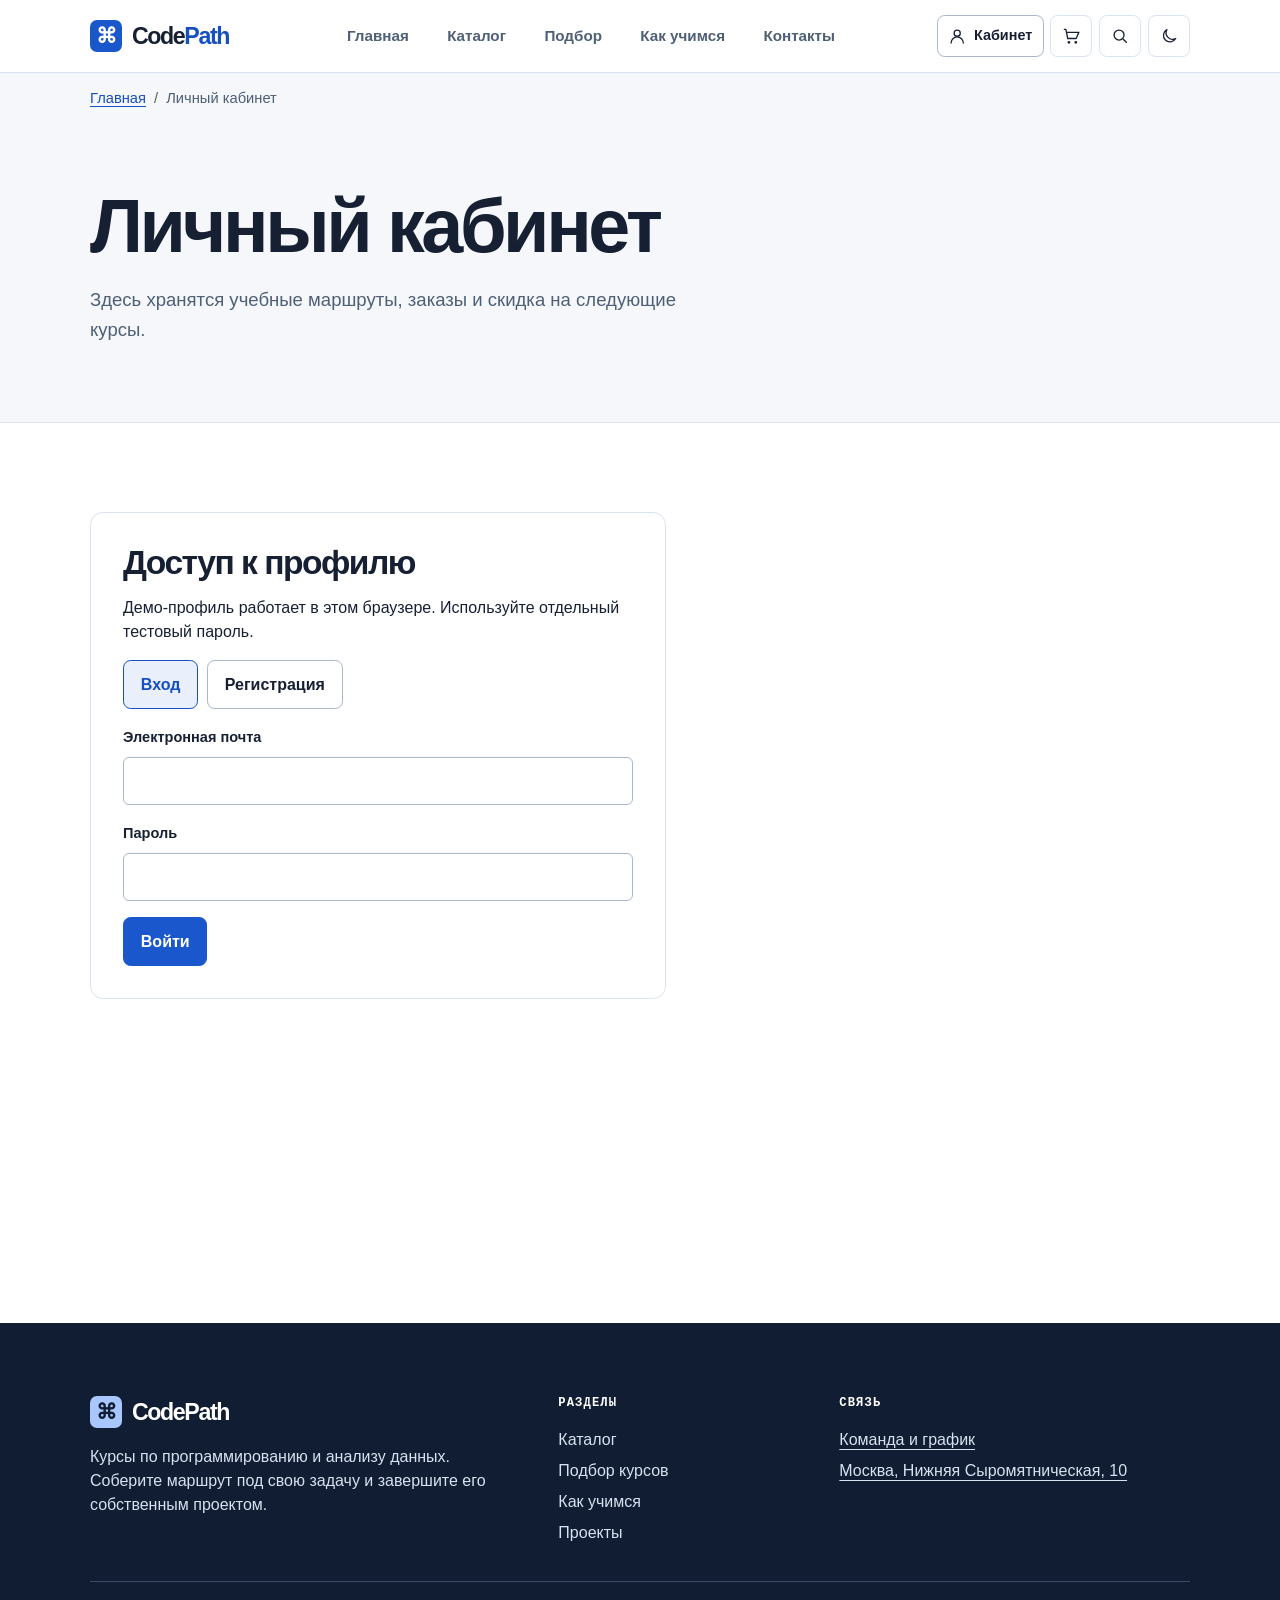
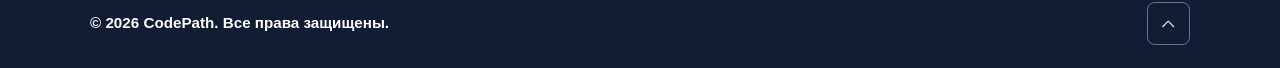
==== account.html @ 91b6fa99 "Complete CodePath course storefront for KR 3" ====
<!doctype html>
<html lang="ru">
<head>
  <meta charset="utf-8">
  <meta name="viewport" content="width=device-width, initial-scale=1">
  <meta name="theme-color" content="#f5f7fb">
  <title>Личный кабинет — CodePath</title>
  <meta name="description" content="Сохранённые маршруты, история заказов и скидка.">
  <script src="js/theme.js"></script>
  <link rel="icon" href="images/mark.svg" type="image/svg+xml">
  <link rel="stylesheet" href="vendor/bootstrap.min.css">
  <link rel="stylesheet" href="css/custom.css">
  <link rel="stylesheet" href="css/shop.css">
  <script src="vendor/bootstrap.bundle.min.js" defer></script>
  <script src="js/data.js" defer></script>
  <script src="js/store.js" defer></script>
  <script src="js/site.js" defer></script>
  <script src="js/app.js" defer></script>
  <script src="js/commerce.js" defer></script>
</head>
<body id="top" data-page="account">
  <a class="skip-link" href="#main">К содержанию</a>
  <header class="site-header">
    <nav class="navbar navbar-expand-lg container" aria-label="Основная навигация">
      <a class="navbar-brand" href="index.html"><span class="brand-mark" aria-hidden="true">⌘</span><span>Code<span class="brand-path">Path</span></span></a>
      <div class="header-tools">
        <a class="btn btn-line account-link" href="account.html" aria-label="Личный кабинет"><span data-icon="user" data-icon-class="" aria-hidden="true"></span><span class="account-label">Кабинет</span></a>
        <a class="btn btn-icon cart-link" id="cart-link" href="order.html" aria-label="Корзина"><span data-icon="cart" data-icon-class="" aria-hidden="true"></span><span id="cart-count" class="cart-count" hidden>0</span></a>
        <button class="btn btn-icon" id="open-search" type="button" aria-label="Поиск по сайту" aria-haspopup="dialog" title="Поиск"><span data-icon="search" data-icon-class="" aria-hidden="true"></span></button>
        <button class="btn btn-icon" type="button" data-theme-toggle aria-label="Тёмная тема" aria-pressed="false" title="Сменить тему"><span data-icon="moon" data-icon-class="theme-moon" aria-hidden="true"></span><span data-icon="sun" data-icon-class="theme-sun" aria-hidden="true"></span></button>
      </div>
      <button class="navbar-toggler" type="button" data-bs-toggle="collapse" data-bs-target="#menu" aria-controls="menu" aria-expanded="false" aria-label="Меню"><span class="navbar-toggler-icon"></span></button>
      <div class="collapse navbar-collapse" id="menu">
        <ul class="navbar-nav mx-auto">
            <li class="nav-item"><a class="nav-link" href="index.html">Главная</a></li>
            <li class="nav-item"><a class="nav-link" href="catalog.html">Каталог</a></li>
            <li class="nav-item"><a class="nav-link" href="builder.html">Подбор</a></li>
            <li class="nav-item"><a class="nav-link" href="learning.html">Как учимся</a></li>
            <li class="nav-item"><a class="nav-link" href="contacts.html">Контакты</a></li>
        </ul>
      </div>
    </nav>
  </header>
  <main id="main" tabindex="-1">
    <nav class="container breadcrumb-wrap" aria-label="Хлебные крошки">
      <ol class="breadcrumb mb-0"><li class="breadcrumb-item"><a href="index.html">Главная</a></li><li class="breadcrumb-item active" aria-current="page">Личный кабинет</li></ol>
    </nav>
    <section class="page-intro shop-intro"><div class="container"><h1>Личный кабинет</h1><p class="intro">Здесь хранятся учебные маршруты, заказы и скидка на следующие курсы.</p></div></section>
    <section class="section inner-body account-body" aria-label="Учётная запись"><div class="container">
      <div class="shop-panel auth-panel" id="auth-panel">
        <h2>Доступ к профилю</h2>
        <p>Демо-профиль работает в этом браузере. Используйте отдельный тестовый пароль.</p>
        <div id="auth-modes" class="action-group mb-3">
          <button class="btn btn-line" type="button" data-mode="login" aria-pressed="true">Вход</button><button class="btn btn-line" type="button" data-mode="register" aria-pressed="false">Регистрация</button>
        </div>
        <p id="auth-error" class="inline-status" role="alert" hidden></p>
        <form method="post" id="login-form">
          <label class="form-label" for="login-email">Электронная почта</label><input class="form-control mb-3" id="login-email" name="email" type="email" autocomplete="email" required maxlength="100">
          <label class="form-label" for="login-password">Пароль</label><input class="form-control mb-3" id="login-password" name="password" type="password" autocomplete="current-password" required maxlength="128">
          <button class="btn btn-accent" type="submit">Войти</button>
        </form>
        <form method="post" id="register-form" hidden>
          <label class="form-label" for="register-name">Имя</label><input class="form-control mb-3" id="register-name" name="name" autocomplete="given-name" required maxlength="70" pattern=".*\S.*">
          <label class="form-label" for="register-email">Электронная почта</label><input class="form-control mb-3" id="register-email" name="email" type="email" autocomplete="email" required maxlength="100">
          <label class="form-label" for="register-password">Пароль, от 8 символов</label><input class="form-control mb-3" id="register-password" name="password" type="password" autocomplete="new-password" required minlength="8" maxlength="128">
          <label class="form-label" for="register-repeat">Повторите пароль</label><input class="form-control mb-3" id="register-repeat" name="repeat" type="password" autocomplete="new-password" required minlength="8" maxlength="128">
          <button class="btn btn-accent" type="submit">Зарегистрироваться</button>
        </form>
      </div>
      <div id="profile-panel" hidden>
        <div class="shop-panel profile-heading">
          <div><h2 id="profile-name" tabindex="-1"></h2><p id="profile-email"></p></div>
          <button class="btn btn-line" type="button" id="logout">Выйти</button>
        </div>
        <p class="inline-status" id="profile-status" role="status" hidden></p>
        <div class="shop-panel mt-3"><h2>Скидка за месяц</h2><p>После заказов на 20 000 ₽ за календарный месяц действует скидка 5% на следующие заказы до конца месяца.</p><p id="loyalty-text" role="status"></p></div>
        <div class="shop-panel mt-3"><h2>Сохранённые маршруты</h2><ul id="profile-routes" class="shop-list"></ul><a id="profile-route-link" class="btn btn-line" href="builder.html">Собрать маршрут</a></div>
        <div class="shop-panel mt-3"><h2>История заказов</h2><ul id="profile-orders" class="shop-list"></ul></div>
      </div>
    </div></section>
  </main>
  <footer class="site-footer">
    <div class="container">
      <div class="row gy-4">
        <div class="col-12 col-md-5">
          <a class="footer-brand" href="index.html"><span class="brand-mark" aria-hidden="true">⌘</span><span>Code<span class="brand-path">Path</span></span></a>
          <p class="footer-description">Курсы по программированию и анализу данных. Соберите маршрут под свою задачу и завершите его собственным проектом.</p>
        </div>
        <nav class="col-6 col-md-3" aria-label="Навигация в футере">
          <h2>Разделы</h2>
          <ul class="list-unstyled mb-0">
            <li><a href="catalog.html">Каталог</a></li>
            <li><a href="builder.html">Подбор курсов</a></li>
            <li><a href="learning.html">Как учимся</a></li>
            <li><a href="projects.html">Проекты</a></li>
          </ul>
        </nav>
        <div class="col-6 col-md-4 footer-contact">
          <h2>Связь</h2>
          <p><a href="contacts.html">Команда и график</a></p>
          <p><a href="contacts.html#location">Москва, Нижняя Сыромятническая, 10</a></p>
        </div>
      </div>
      <div class="footer-bottom">
        <p class="footer-copyright">© 2026 CodePath. Все права защищены.</p>
        <a class="btn back-top" href="#top" aria-label="Наверх" title="Наверх"><span data-icon="up" data-icon-class="" aria-hidden="true"></span></a>
      </div>
    </div>
  </footer>
  <dialog class="search-dialog" id="site-search" aria-labelledby="search-title">
    <div class="search-dialog-head"><h2 id="search-title">Поиск по сайту</h2>
      <form method="dialog"><button class="btn btn-icon" aria-label="Закрыть поиск"><span data-icon="close" data-icon-class="" aria-hidden="true"></span></button></form>
    </div>
    <form role="search"><label for="site-query" class="visually-hidden">Введите запрос</label>
      <input class="form-control" type="search" id="site-query" placeholder="Курс, раздел или тема" autocomplete="off">
    </form>
    <p id="site-results-count" role="status"></p><ul id="site-results" class="list-unstyled"></ul>
  </dialog>
  <p class="site-status" id="site-status" role="status"></p>
</body>
</html>
---- css/custom.css ----
:root {
  --paper: #f5f7fb;
  --white: #fff;
  --ink: #172033;
  --muted: #4f5f75;
  --accent: #164fc0;
  --button-blue: #1a56cc;
  --control-line: #a8b7cb;
  --nav-height: 72px;
  --on-dark-accent: #a9c7ff;
  --line: #dbe3ef;
  --night: #111d33;
  --soft: #eaf0fb;
  --mono: ui-monospace, "SFMono-Regular", Consolas, monospace;
  --bs-body-color: var(--ink);
  --bs-body-bg: var(--paper);
  --bs-body-font-family: -apple-system, BlinkMacSystemFont, "Segoe UI", "Helvetica Neue", Arial, sans-serif;
  --bs-link-color: var(--accent);
  --bs-link-hover-color: #15377a;
}

[data-bs-theme="dark"] {
  --paper: #111a2a;
  --white: #192439;
  --ink: #edf3ff;
  --muted: #b4c2d9;
  --accent: #a9c7ff;
  --line: #344763;
  --soft: #22314d;
  --control-line: #687d9b;
  --bs-link-hover-color: #d4e3ff;
}

html { scroll-padding-top: calc(var(--nav-height) + 1rem); }
body { margin: 0; font-size: 1rem; }
img { display: block; max-width: 100%; height: auto; }
a { text-underline-offset: .22em; }
:where(a, button, input, select, [tabindex="0"]):focus-visible { outline: 3px solid #3278e9; outline-offset: 4px; }
main:focus, #confirmation:focus { outline: none; }
.skip-link { position: fixed; z-index: 1100; top: 8px; left: 8px; background: var(--white); padding: .7rem 1rem; transform: translateY(-150%); }
.skip-link:focus { transform: none; }
.container { --bs-gutter-x: 2.5rem; }
@media (min-width: 1400px) { .container { max-width: 1280px; } }
h1, h2, h3 { font-weight: 740; line-height: 1.07; letter-spacing: -.045em; }
h1 { font-size: clamp(3rem, 6.2vw, 6.1rem); margin: 0 0 1.15rem; }
h2 { font-size: clamp(2.3rem, 4.8vw, 4.25rem); margin: 0 0 1rem; }
h3 { font-size: clamp(1.25rem, 2.1vw, 1.65rem); margin: 0 0 .65rem; }
p { margin-bottom: 1rem; }
.intro { font-size: clamp(1.03rem, 1.45vw, 1.23rem); color: var(--muted); max-width: 37rem; line-height: 1.6; }
.eyebrow { font: 650 .76rem/1.45 var(--mono); letter-spacing: .08em; text-transform: uppercase; color: var(--accent); margin-bottom: 1rem; }

.site-header { position: sticky; top: 0; z-index: 1020; border-bottom: 1px solid var(--line); background: var(--white); }
.navbar { min-height: var(--nav-height); padding-block: .8rem; padding-inline: calc(var(--bs-gutter-x) * .5); }
.navbar-brand, .footer-brand { color: var(--ink); display: inline-flex; align-items: center; gap: .62rem; font-size: 1.45rem; font-weight: 800; letter-spacing: -.06em; text-decoration: none; }
.brand-mark { display: inline-grid; place-items: center; width: 2rem; height: 2rem; border-radius: 7px; background: var(--button-blue); color: white; font-size: 1.3rem; font-weight: 600; line-height: 1; letter-spacing: normal; }
.brand-path { color: var(--accent); }
.navbar-nav { gap: clamp(.55rem, 1.75vw, 1.6rem); }
.navbar-nav .nav-link { color: var(--muted); font-weight: 650; font-size: .95rem; padding-inline: .18rem; }
.navbar-nav .nav-link:is(:hover, .active) { color: var(--accent); }
.navbar-nav .nav-link.active { text-decoration: underline; text-underline-offset: .42em; }
.navbar-toggler { padding: .42rem .55rem; border-color: var(--line); }
.navbar-toggler:focus { box-shadow: none; }

.btn { --bs-btn-font-weight: 700; --bs-btn-border-radius: .48rem; --bs-btn-padding-y: .72rem; --bs-btn-padding-x: 1.05rem; }
.btn span { margin-left: .38em; }
.btn-line {
  --bs-btn-color: var(--ink); --bs-btn-border-color: var(--control-line);
  --bs-btn-hover-color: var(--ink); --bs-btn-hover-bg: var(--soft); --bs-btn-hover-border-color: var(--accent);
  --bs-btn-active-color: var(--ink); --bs-btn-active-bg: var(--soft); --bs-btn-active-border-color: var(--accent);
}
.btn-accent, .btn-primary {
  --bs-btn-color: #fff; --bs-btn-bg: var(--button-blue); --bs-btn-border-color: var(--button-blue);
  --bs-btn-hover-color: #fff; --bs-btn-hover-bg: #1547a9; --bs-btn-hover-border-color: #1547a9;
  --bs-btn-active-color: #fff; --bs-btn-active-bg: #133c8f; --bs-btn-active-border-color: #133c8f;
}
.btn-on-hero {
  --bs-btn-color: #fff; --bs-btn-border-color: #b6c9e4;
  --bs-btn-hover-color: #fff; --bs-btn-hover-bg: #233757; --bs-btn-hover-border-color: #fff;
  --bs-btn-active-color: #fff; --bs-btn-active-bg: #233757; --bs-btn-active-border-color: #fff;
}
.btn:focus-visible { outline: 3px solid #3278e9; outline-offset: 4px; box-shadow: none; }
.header-tools { display: flex; align-items: center; flex-wrap: wrap; gap: .5rem; }
.btn-icon, .bookmark-button {
  display: inline-grid; place-items: center; width: 2.65rem; height: 2.65rem; padding: 0;
  --bs-btn-color: var(--ink); --bs-btn-border-color: var(--line);
  --bs-btn-hover-color: var(--accent); --bs-btn-hover-bg: var(--soft); --bs-btn-hover-border-color: var(--accent);
  --bs-btn-active-color: var(--accent); --bs-btn-active-bg: var(--soft); --bs-btn-active-border-color: var(--accent);
}
.btn-icon svg, .bookmark-button svg { width: 1.2rem; height: 1.2rem; }
.theme-sun, [data-bs-theme="dark"] .theme-moon { display: none; }
[data-bs-theme="dark"] .theme-sun { display: block; }
.bookmark-button[aria-pressed="true"] { background: var(--soft); color: var(--accent); border-color: currentColor; }
.bookmark-button[aria-pressed="true"] path { fill: currentColor; }
.header-cta { font-size: .9rem; --bs-btn-padding-y: .52rem; }
.header-cta[aria-current] { border-color: var(--accent); color: var(--accent); }
.inline-link { color: var(--accent); font-weight: 700; text-decoration: none; }
.inline-link:is(:hover, :focus-visible) { text-decoration: underline; }
.inline-link span { margin-left: .35em; }

.home-hero {
  position: relative;
  isolation: isolate;
  display: grid;
  align-items: center;
  min-height: 74svh;
  background: #14243b;
  color: #fff;
  padding-block: clamp(4.1rem, 9vw, 7.8rem);
}
.hero-photo, .home-hero::after { position: absolute; inset: 0; width: 100%; height: 100%; }
.hero-photo { z-index: -2; object-fit: cover; object-position: center 51%; }
.home-hero::after {
  content: "";
  z-index: -1;
  background: linear-gradient(90deg, #0d1b32 0%, #0d1b32f0 25%, #0d1b32bc 52%, #0d1b3230 100%);
}
.hero-copy .eyebrow { color: #c8dcff; }
.hero-copy h1 { font-size: clamp(2.65rem, 6vw, 5.4rem); line-height: 1; letter-spacing: -.047em; }
.hero-copy .intro { max-width: 35rem; color: #e2edfc; margin: 1.3rem 0 1.65rem; }
.hero-actions { display: flex; flex-wrap: wrap; gap: .7rem; }
.hero-actions .btn:focus-visible { outline-color: #c8dcff; }
.home-pathways { padding-block: 1.25rem; background: var(--paper); }
.pathway {
  display: flex; align-items: center; justify-content: space-between; gap: .5rem;
  height: 100%; padding: 1rem 1.1rem; border: 1px solid var(--line); border-radius: .6rem;
  color: var(--ink); background: var(--white); text-decoration: none;
}
.pathway:hover { border-color: var(--accent); color: var(--accent); }
.pathway small { display: block; margin-top: .18rem; color: var(--muted); }
.pathway > span:last-child { color: var(--accent); }
.feature-art { border-radius: .65rem; width: 100%; }

.section { display: grid; align-items: center; padding-block: clamp(3.4rem, 7vw, 6.25rem); }
.section-heading { display: flex; align-items: end; justify-content: space-between; gap: 1.1rem 2rem; margin-bottom: clamp(1.5rem, 3vw, 2.6rem); }
.section-heading .intro, .section-heading h2:last-child { margin-bottom: 0; }
.popular-section { background: var(--white); border-block: 1px solid var(--line); }
.card { background: var(--white); border: 1px solid var(--line); border-radius: .58rem; overflow: hidden; }
.card img { width: 100%; aspect-ratio: 2 / 1; object-fit: cover; }
.card-body { padding: clamp(1.15rem, 2.1vw, 1.65rem); display: flex; flex-direction: column; align-items: flex-start; }
.card p:not(.eyebrow) { color: var(--muted); line-height: 1.55; }
.card .eyebrow { margin-bottom: .6rem; }
.course-card .badge { color: var(--accent); background: var(--soft); font-weight: 680; padding: .48em .65em; }
.course-card .card-bottom { width: 100%; justify-content: space-between; align-items: center; display: flex; flex-wrap: wrap; gap: .4rem; padding-top: 1rem; border-top: 1px solid var(--line); margin-top: auto; }
.course-cover { position: relative; }
.course-cover > a { display: block; }
.course-cover > a:focus-visible { outline-offset: -4px; }
.course-cover img { aspect-ratio: 16 / 9; }
.course-cover .bookmark-button { position: absolute; top: .7rem; right: .7rem; background-color: var(--white); }
.course-cover .bookmark-button:hover, .course-cover .bookmark-button[aria-pressed="true"] { background-color: var(--soft); }
.course-photo { aspect-ratio: 16 / 11; object-fit: cover; }
@media (prefers-reduced-motion: no-preference) {
  .course-card { transition: border-color .18s ease-out, box-shadow .18s ease-out; }
}
.course-card:is(:hover, :focus-within) { border-color: var(--control-line); box-shadow: 0 .5rem 1.6rem #11213b13; }
.course-price { font-size: .98rem; font-weight: 750; }
.catalog-note { margin-top: 1.75rem; padding-top: 1.15rem; border-top: 1px solid var(--line); display: flex; flex-wrap: wrap; gap: .35rem .9rem; color: var(--muted); }

.faq-section { background: var(--soft); }
.faq-section .intro { max-width: 22rem; }
.cp-accordion { --bs-accordion-bg: transparent; --bs-accordion-border-color: var(--line); --bs-accordion-btn-focus-box-shadow: none; --bs-accordion-active-bg: transparent; --bs-accordion-active-color: var(--accent); }
.cp-accordion .accordion-item { border: 0; border-top: 1px solid var(--bs-accordion-border-color); }
.cp-accordion .accordion-item:last-child { border-bottom: 1px solid var(--bs-accordion-border-color); }
.cp-accordion .accordion-button { font-size: 1.08rem; line-height: 1.4; font-weight: 720; letter-spacing: -.012em; padding: 1.25rem .35rem; gap: .5rem; box-shadow: none; }
.cp-accordion .accordion-button:focus-visible { outline-offset: -2px; }
.cp-accordion .accordion-body { padding: 0 2rem 1.2rem .35rem; color: var(--muted); max-width: 40rem; line-height: 1.65; }

.page-intro { padding-block: clamp(2.8rem, 6vw, 5.4rem); border-bottom: 1px solid var(--line); }
.page-intro h1 { font-size: clamp(2.85rem, 5.9vw, 5.7rem); }
.page-intro .intro:last-child { margin-bottom: 0; }
.inner-body { background: var(--white); }
.filters { display: grid; gap: .85rem 1rem; padding: 1.2rem; grid-template-columns: 1.25fr 1fr 1fr 1fr; background: var(--soft); border-radius: .55rem; }
.catalog-saved { grid-column: 1 / -1; margin: .25rem 0 0; }
.form-label { font-size: .91rem; font-weight: 680; }
.form-control, .form-select { background-color: var(--white); border-color: var(--control-line); min-height: 3rem; }
.form-control:focus, .form-select:focus { background-color: var(--white); border-color: #3278e9; box-shadow: 0 0 0 .19rem #3278e932; }
.form-check-input:checked { background-color: var(--button-blue); border-color: var(--button-blue); }
.form-check-input:focus { border-color: #3278e9; box-shadow: 0 0 0 .19rem #3278e932; }
.result-count { color: var(--muted); margin: 1.35rem 0 1.1rem; }
.empty-state { padding: clamp(1.5rem, 5vw, 3.5rem); border: 1px dashed var(--control-line); border-radius: .55rem; }
.catalog-intro { padding-block: clamp(2.5rem, 5vw, 4.5rem); }
.catalog-body { align-items: start; padding-block-start: clamp(1.6rem, 3.5vw, 3rem); }

.step-list { padding: 0; list-style: none; margin: 0; }
.step-list li { display: grid; grid-template-columns: clamp(3rem, 11vw, 10rem) 1fr; padding: 1.3rem 0; border-top: 1px solid var(--line); gap: .55rem; }
.step-list li:last-child { border-bottom: 1px solid var(--line); }
.step-list p { color: var(--muted); margin-bottom: 0; max-width: 42rem; }
.step-no, .link-rows a span:first-child { color: var(--accent); font: 650 .8rem/1.6 var(--mono); }
.project-card .card-body .inline-link { padding-top: .3rem; }
.next-panel { background: var(--night); color: white; border-radius: .65rem; display: flex; flex-wrap: wrap; align-items: center; justify-content: space-between; gap: 1.2rem; margin-top: clamp(1.8rem, 4vw, 3.4rem); padding: clamp(1.4rem, 4vw, 2.5rem); }
.next-panel p { color: #d7e1f0; margin: 0; }
.link-rows { border-top: 1px solid var(--line); }
.link-rows a { color: var(--ink); text-decoration: none; display: grid; grid-template-columns: clamp(2.4rem, 8vw, 6rem) 1fr auto; align-items: center; gap: .6rem; border-bottom: 1px solid var(--line); padding: 1.12rem .4rem; }
.link-rows a:hover { color: var(--accent); background: var(--soft); }
.link-rows a span:last-child { color: var(--accent); font-size: 1.1rem; }

.breadcrumb-link { display: inline-block; margin-bottom: 1.5rem; }
.course-intro .feature-art { border: 1px solid var(--line); }
.course-facts { display: flex; flex-wrap: wrap; gap: .8rem 1.8rem; margin: 1.5rem 0; }
.course-facts div { display: grid; gap: .18rem; }
.course-facts dt { color: var(--muted); font-size: .84rem; font-weight: 600; }
.course-facts dd { font-size: 1.12rem; margin: 0; font-weight: 750; }
.course-program .table { --bs-table-bg: transparent; --bs-table-color: var(--ink); --bs-table-striped-bg: var(--soft); --bs-table-striped-color: var(--ink); --bs-table-border-color: var(--line); }
.course-program .table :is(th,td) { padding: .85rem .7rem; }
.requirements, .form-panel { border: 1px solid var(--line); border-radius: .65rem; padding: clamp(1.25rem, 4vw, 2.3rem); background: var(--paper); }
.requirements h3 { font-size: 1.5rem; }
.requirements p, .form-note { color: var(--muted); }
.form-panel { background: var(--white); }
.form-panel h2, .modal-title { font-size: 1.65rem; margin-bottom: .5rem; }
.modal-title { margin-bottom: 0; }
.site-footer { color: #d7e1f0; background: var(--night); padding: clamp(2.8rem, 6vw, 4.5rem) 0 1.4rem; }
.footer-brand, .footer-brand .brand-path { color: white; }
.footer-brand .brand-mark { background: var(--on-dark-accent); color: var(--night); }
.footer-brand:hover { color: white; }
.footer-description { max-width: 25rem; margin: 1rem 0 0; }
.site-footer h2 { color: white; font: 650 .76rem/1.4 var(--mono); letter-spacing: .09em; text-transform: uppercase; }
.site-footer li + li { margin-top: .45rem; }
.site-footer :is(nav, ul, .footer-bottom) a { text-decoration: none; color: #d7e1f0; }
.site-footer :is(nav, ul, .footer-bottom) a:hover { color: var(--on-dark-accent); text-decoration: underline; }
.site-footer a:focus-visible { outline-color: var(--on-dark-accent); }
.footer-author { color: #bccce4; font-size: .9rem; margin: 1rem 0 0; }
.footer-copyright { color: #fff; font-size: .95rem; font-weight: 650; margin: 0; }
.footer-bottom { border-top: 1px solid #3b4a66; margin-top: 2.25rem; padding-top: 1.25rem; display: flex; flex-wrap: wrap; align-items: baseline; justify-content: space-between; gap: .6rem 1.2rem; }

@media (min-width: 992px) {
  .popular-section { min-height: 90svh; }
  .faq-section { min-height: 80svh; }
  .split-intro, .course-intro, .enrollment-intro { min-height: 79svh; align-content: center; }
  .inner-body { min-height: 82svh; }
}
@media (max-width: 991px) {
  .navbar-nav { padding-top: .65rem; gap: .12rem; }
  .navbar-nav .nav-link { padding-block: .57rem; }
  .header-tools { padding-block: .45rem .65rem; }
  .filters { grid-template-columns: 1fr 1fr; }
  .hero-photo { object-position: 58% center; }
  .section-heading { align-items: start; }
  .intro { max-width: 34rem; }
  .feature-art { max-width: 40rem; }
}
@media (min-width: 768px) and (max-width: 991px) {
  .enrollment-intro { padding-block: 5.6rem; }
}
@media (max-width: 767px) {
  .container { --bs-gutter-x: 2rem; }
  :root { --nav-height: 67px; }
  .home-hero { min-height: 72svh; }
  .home-hero::after { background: linear-gradient(90deg, #0d1b32ed, #0d1b3280), linear-gradient(0deg, #0d1b32b0, transparent); }
  .section-heading { display: block; }
  .section-heading > a { display: inline-block; margin-top: .9rem; }
}
@media (max-width: 485px) {
  .hero-actions .btn { --bs-btn-padding-x: .7rem; }
  .hero-actions { font-size: .91rem; }
  .filters { grid-template-columns: 1fr; }
  .footer-description { max-width: none; }
}
---- css/shop.css ----
[hidden] { display: none !important; }
.ui-icon { display: block; width: 1.15rem; height: 1.15rem; flex: none; }
[data-icon] { display: inline-flex; flex: none; }
.site-header .navbar { justify-content: flex-start; }
.site-header .header-tools { order: 3; flex-wrap: nowrap; gap: .4rem; padding: 0; }
.site-header .btn span, .back-top span { margin: 0; }
.site-header .account-link { display: inline-flex; align-items: center; gap: .45rem; min-height: 2.65rem; padding: .45rem .65rem; font-size: .9rem; white-space: nowrap; }
.site-header .btn-icon { position: relative; }
.site-header .btn-icon svg { width: 1.15rem; height: 1.15rem; }
.cart-count {
  position: absolute;
  right: -.37rem;
  top: -.4rem;
  min-width: 1.15rem;
  padding-inline: .18rem;
  border: 1px solid var(--white);
  border-radius: 1rem;
  background: #1a56cc;
  color: #fff;
  font-size: .7rem;
  line-height: 1.12rem;
}
[data-bs-theme="light"] [data-icon="sun"], [data-bs-theme="dark"] [data-icon="moon"] { display: none; }
.breadcrumb-wrap { padding-top: .9rem; font-size: .92rem; }
.breadcrumb-item.active { color: var(--muted); }
.breadcrumb-item a { color: var(--accent); }

.cutout-hero.home-hero {
  min-height: 72svh;
  padding-block: clamp(3rem, 7vw, 6rem);
  background: radial-gradient(ellipse at 85% 38%, var(--soft), transparent 68%), var(--paper);
  color: var(--ink);
  border-bottom: 1px solid var(--line);
}
.cutout-hero.home-hero::after { content: none; }
.cutout-hero .hero-copy .intro { color: var(--muted); }
.cutout-hero .hero-copy h1 { font-size: clamp(2.35rem, 5.05vw, 4.55rem); line-height: 1.04; text-wrap: balance; }
.cutout-hero .hero-actions .btn:focus-visible { outline-color: #3278e9; }
.hero-cutout { width: 100%; aspect-ratio: 3 / 2; object-fit: contain; }
.categories-section .pathway { padding: 1.3rem; }
.categories-section .pathway strong { font-size: 1.19rem; }
.categories-section .pathway small { margin-top: .45rem; line-height: 1.55; }

.section h2, .shop-panel h2 { overflow-wrap: anywhere; }
.shop-panel h2 { font-size: clamp(1.55rem, 2.7vw, 2.1rem); margin: 0 0 .95rem; }
.shop-panel, .selection-grid article {
  border: 1px solid var(--line);
  border-radius: .8rem;
  background-color: var(--white);
  padding: clamp(1.15rem, 3.2vw, 2rem);
}
.shop-panel p:last-child, .selection-grid article p:last-child { margin-bottom: 0; }
.shop-intro { padding-block: clamp(2.8rem, 6vw, 5.5rem); }
.shop-grid { display: grid; grid-template-columns: minmax(0, 1.35fr) minmax(0, 1fr); align-items: start; gap: 1rem; }
.ready-section, .selection-section { background-color: var(--soft); }
.selection-grid { display: grid; grid-template-columns: 1.2fr 1fr; gap: 1rem; }
.selection-grid .selection-main { grid-row: span 2; display: grid; align-content: center; justify-items: start; background-color: var(--night); color: #fff; }
.selection-grid .selection-main p { color: #d7e1f0; max-width: 30rem; }

.photo-gallery { position: relative; overflow: hidden; background: var(--soft); }
.photo-gallery img { width: 100%; object-fit: cover; aspect-ratio: 16 / 9; }
.course-intro .photo-gallery { border-radius: .65rem; }
.gallery-controls {
  position: absolute;
  inset: auto .65rem .65rem;
  display: flex;
  align-items: center;
  justify-content: space-between;
  gap: .35rem;
  pointer-events: none;
}
.gallery-controls span { color: #fff; background-color: #111d33; border-radius: 1rem; font-size: .77rem; padding: .16rem .58rem; }
.photo-button {
  display: grid;
  place-items: center;
  width: 2.1rem;
  height: 2.1rem;
  padding: 0;
  pointer-events: auto;
  --bs-btn-bg: #fff;
  --bs-btn-color: #172033;
  --bs-btn-border-color: #dbe3ef;
  --bs-btn-hover-bg: #dbe7ff;
  --bs-btn-hover-color: #164fc0;
  --bs-btn-hover-border-color: #a8b7cb;
  --bs-btn-active-bg: #dbe7ff;
  --bs-btn-active-color: #164fc0;
}
.track-badge { background: var(--soft); color: var(--accent) !important; padding: .25rem .6rem; border-radius: 1rem; font-size: .84rem; font-weight: 680; }
.track-card ul { padding-left: 1.15rem; }
.track-price { margin-top: auto; font-size: 1.18rem; }
.course-card .card-provider { margin-bottom: .55rem; color: var(--accent); font-size: .82rem; font-weight: 680; }
.course-spec { font-size: .88rem; font-weight: 620; }
.course-buy { border-top: 1px solid var(--line); margin-top: auto; padding-top: .85rem; width: 100%; }
.course-buy .btn { font-size: .88rem; padding-inline: .72rem; }

.catalog-layout { display: grid; grid-template-columns: minmax(13rem, 17rem) minmax(0, 1fr); column-gap: clamp(1rem, 3vw, 2.6rem); align-items: start; }
.catalog-filters {
  position: sticky;
  top: calc(var(--nav-height) + 1rem);
  z-index: 4;
  max-height: calc(100svh - var(--nav-height) - 2rem);
  overflow-y: auto;
  background: var(--paper);
  padding: 1rem;
  border: 1px solid var(--line);
  border-radius: .75rem;
}
.catalog-filters summary, .review-card summary { color: var(--accent); font-weight: 700; cursor: pointer; }
.filter-fields { padding-top: .75rem; }
.filter-fields :is(input, select) { margin-bottom: .65rem; }
.catalog-layout .result-count { margin-top: 0; }

.review-actions, .action-group, .profile-actions { display: flex; flex-wrap: wrap; align-items: center; gap: .55rem; }
.review-actions .btn-line { padding-block: .53rem; }
.review-rail { display: flex; gap: 1rem; overflow: auto; padding-bottom: .6rem; }
.review-card { flex: 0 0 clamp(17rem, 38vw, 30rem); padding: clamp(1.15rem, 2.5vw, 1.8rem); }
.review-card h3 { font-size: 1.2rem; }
.review-card .review-stars { color: #976208; letter-spacing: .18em; margin-bottom: .65rem; }
[data-bs-theme="dark"] .review-card .review-stars { color: #ffca69; }
.review-card details p { margin: .7rem 0 0; }
.route-list { margin: 1.15rem 0 1.4rem; }
.route-row { display: grid; grid-template-columns: minmax(0, 1fr) auto; align-items: center; gap: .65rem; margin-bottom: .6rem; }
.route-row > div { min-width: 0; }
.route-advice { padding-left: 1.15rem; }
.route-advice:empty { display: none; }
.total-line { display: flex; justify-content: space-between; gap: .75rem; padding-top: .95rem; border-top: 1px solid var(--line); font-size: 1.24rem; font-weight: 720; }
.shop-list { padding: 0; list-style: none; }
.shop-list li {
  display: flex;
  flex-wrap: wrap;
  align-items: center;
  justify-content: space-between;
  column-gap: 1rem;
  row-gap: .55rem;
  border-bottom: 1px solid var(--line);
  padding: .8rem 0;
}
.shop-list li > div:has(button) { display: flex; gap: .55rem; align-items: center; flex-wrap: wrap; }
.checkout-totals div { display: flex; justify-content: space-between; margin-bottom: .55rem; gap: 1rem; }
.checkout-totals dd { margin: 0; }
.inline-status {
  margin-top: 1rem;
  margin-bottom: 0;
  padding: .8rem .95rem;
  border-radius: .5rem;
  background: var(--soft);
  color: var(--ink);
}
.auth-panel { width: min(100%, 36rem); }
#auth-modes [aria-pressed="true"] { border-color: var(--accent); background: var(--soft); color: var(--accent); }
.profile-heading { display: flex; align-items: start; justify-content: space-between; gap: 1rem; }
.profile-heading h2 { overflow-wrap: anywhere; }
.profile-heading p { overflow-wrap: anywhere; }

.person-heading { display: flex; gap: .8rem; align-items: center; margin-bottom: 1rem; }
.person-heading h3 { margin-bottom: .22rem; }
.person-heading p { color: var(--muted); margin: 0; }
.avatar { width: 3.25rem; height: 3.25rem; border-radius: 50%; display: grid; place-items: center; color: var(--accent); background: var(--soft); font-weight: 760; flex: none; }
.person-card li, .address-line { display: flex; align-items: center; gap: .62rem; margin: .6rem 0; }
.person-card li .ui-icon, .address-line .ui-icon { color: var(--accent); }
.contact-map { width: 100%; min-height: min(59svh, 33rem); border: 1px solid var(--line); border-radius: .75rem; display: block; background: var(--soft); }
.footer-contact p { margin: .45rem 0; }
.site-footer .footer-contact a { color: #d7e1f0; }
.site-footer .footer-contact a:hover { color: #a9c7ff; }
.back-top { display: inline-grid; place-items: center; width: 2.7rem; height: 2.7rem; padding: 0; border: 1px solid #647896; }
.footer-bottom { align-items: center; }
.search-dialog {
  width: min(40rem, calc(100% - 2rem));
  max-height: min(80svh, 44rem);
  border: 1px solid var(--line);
  border-radius: .85rem;
  padding: clamp(1rem, 4vw, 1.6rem);
  color: var(--ink);
  background: var(--white);
}
.search-dialog::backdrop { background: #0c1624ad; }
.search-dialog-head { display: flex; justify-content: space-between; align-items: center; gap: 1rem; margin-bottom: 1rem; }
.search-dialog h2 { font-size: 1.5rem; margin: 0; }
#site-results-count { color: var(--muted); margin: .8rem 0 .25rem; }
#site-results { margin: 0; }
#site-results li { padding: .6rem 0; border-bottom: 1px solid var(--line); }
#site-results small { display: block; color: var(--muted); }
.site-status {
  position: fixed;
  right: 1rem;
  bottom: 1rem;
  max-width: min(26rem, calc(100% - 2rem));
  padding: .8rem 1rem;
  border-radius: .55rem;
  background: #111d33;
  color: #fff;
  opacity: 0;
  pointer-events: none;
  z-index: 1100;
  margin: 0;
}
.site-status.is-visible { opacity: 1; }

@media (prefers-reduced-motion: no-preference) {
  body, .site-header, .section, .page-intro, .cutout-hero.home-hero, .card, .shop-panel, .selection-grid article,
  .pathway, .form-control, .form-select, .catalog-filters, .site-status {
    transition: background-color .24s ease, color .24s ease, border-color .24s ease, opacity .24s ease;
  }
  .hero-cutout { animation: reveal-banner .68s ease-out both; }
  @keyframes reveal-banner {
    from { opacity: 0; transform: translateY(16px); }
    to { opacity: 1; transform: translateY(0); }
  }
}
@media (max-width: 991px) {
  .site-header .header-tools { order: 0; margin-left: auto; }
  .site-header .navbar-toggler { margin-left: .5rem; }
  .cutout-hero.home-hero { min-height: auto; }
  .hero-cutout { max-width: 33rem; margin-inline: auto; }
  .shop-grid { grid-template-columns: 1fr; }
}
@media (max-width: 767px) {
  .catalog-layout, .selection-grid { grid-template-columns: minmax(0, 1fr); }
  .catalog-layout { row-gap: 1rem; }
  .catalog-filters { top: var(--nav-height); max-height: 53svh; }
  .selection-grid .selection-main { grid-row: auto; }
  .review-actions { margin-top: .75rem; }
}
@media (max-width: 575px) {
  .site-header .navbar-brand { font-size: 1.1rem; gap: .35rem; margin-right: .38rem; }
  .site-header .brand-mark { width: 1.55rem; height: 1.55rem; font-size: 1rem; }
  .site-header .header-tools { gap: .28rem; }
  .site-header .btn-icon, .site-header .account-link { width: 2rem; height: 2rem; min-height: 2rem; justify-content: center; padding: 0; }
  .site-header .account-label { display: none; }
  .site-header .navbar-toggler { padding: .19rem .25rem; margin-left: .35rem; }
  .site-header .navbar-toggler-icon { width: 1.25rem; height: 1.5rem; }
  .cart-count { right: -.3rem; }
}
@media (min-width: 992px) {
  .account-body, .order-body { min-height: 100svh; align-items: start; }
}
.reviews-section { grid-template-columns: minmax(0, 1fr); }
.reviews-section > .container { min-width: 0; }
.local-map { position: relative; border: 1px solid var(--line); border-radius: .75rem; background: var(--soft); }
.local-map .contact-map { height: min(59svh, 33rem); min-height: 17rem; border: 0; cursor: grab; touch-action: none; }
.contact-map.is-dragging { cursor: grabbing; }
.map-tools { position: absolute; top: .7rem; left: .7rem; display: flex; gap: .3rem; }
.map-tools .btn { padding: .37rem .65rem; background-color: var(--white); }
.map-credit { position: absolute; right: .35rem; bottom: .35rem; padding: .18rem .35rem; border-radius: .2rem; color: #172033; background: #fff; font-size: .74rem; }
.map-help { margin: .65rem 0 0; color: var(--muted); font-size: .9rem; }
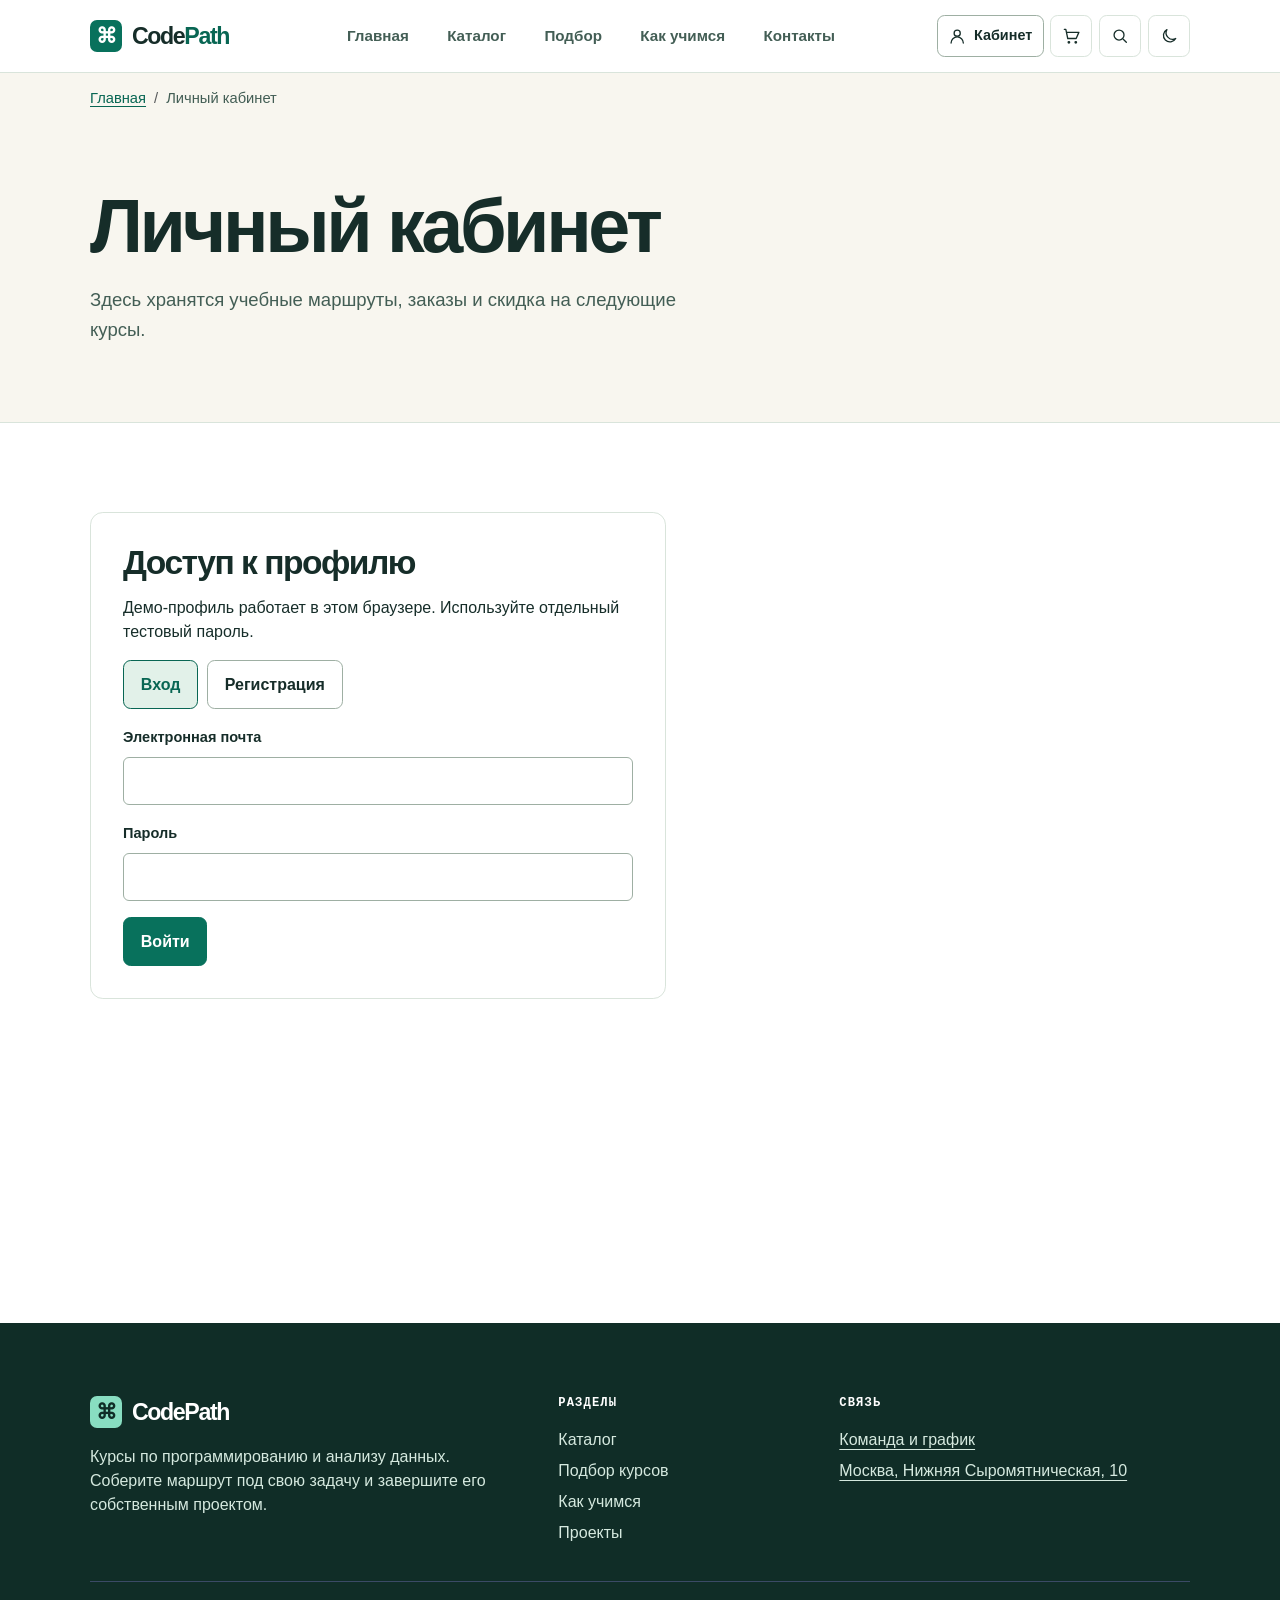
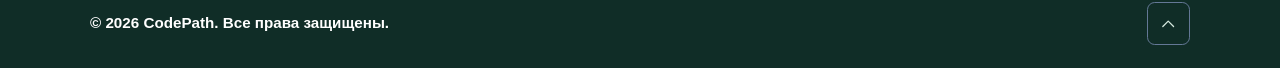
==== commit 2a620635: "Refresh CodePath with a warm teal palette" ====
--- a/account.html
+++ b/account.html
@@ -3,7 +3,7 @@
 <head>
   <meta charset="utf-8">
   <meta name="viewport" content="width=device-width, initial-scale=1">
-  <meta name="theme-color" content="#f5f7fb">
+  <meta name="theme-color" content="#f8f6ef">
   <title>Личный кабинет — CodePath</title>
   <meta name="description" content="Сохранённые маршруты, история заказов и скидка.">
   <script src="js/theme.js"></script>
--- a/css/custom.css
+++ b/css/custom.css
@@ -1,41 +1,41 @@
 :root {
-  --paper: #f5f7fb;
+  --paper: #f8f6ef;
   --white: #fff;
-  --ink: #172033;
-  --muted: #4f5f75;
-  --accent: #164fc0;
-  --button-blue: #1a56cc;
-  --control-line: #a8b7cb;
+  --ink: #162d29;
+  --muted: #435e55;
+  --accent: #086653;
+  --button-accent: #08715c;
+  --control-line: #9eafa3;
   --nav-height: 72px;
-  --on-dark-accent: #a9c7ff;
-  --line: #dbe3ef;
-  --night: #111d33;
-  --soft: #eaf0fb;
+  --on-dark-accent: #88ddc1;
+  --line: #d9e4db;
+  --night: #102d27;
+  --soft: #e2f1e9;
   --mono: ui-monospace, "SFMono-Regular", Consolas, monospace;
   --bs-body-color: var(--ink);
   --bs-body-bg: var(--paper);
   --bs-body-font-family: -apple-system, BlinkMacSystemFont, "Segoe UI", "Helvetica Neue", Arial, sans-serif;
   --bs-link-color: var(--accent);
-  --bs-link-hover-color: #15377a;
+  --bs-link-hover-color: #064a3d;
 }
 
 [data-bs-theme="dark"] {
-  --paper: #111a2a;
-  --white: #192439;
-  --ink: #edf3ff;
-  --muted: #b4c2d9;
-  --accent: #a9c7ff;
-  --line: #344763;
-  --soft: #22314d;
-  --control-line: #687d9b;
-  --bs-link-hover-color: #d4e3ff;
+  --paper: #10231f;
+  --white: #17302a;
+  --ink: #effaf3;
+  --muted: #bbdbcc;
+  --accent: #88ddc1;
+  --line: #36594e;
+  --soft: #224239;
+  --control-line: #658778;
+  --bs-link-hover-color: #c7f2e1;
 }
 
 html { scroll-padding-top: calc(var(--nav-height) + 1rem); }
 body { margin: 0; font-size: 1rem; }
 img { display: block; max-width: 100%; height: auto; }
 a { text-underline-offset: .22em; }
-:where(a, button, input, select, [tabindex="0"]):focus-visible { outline: 3px solid #3278e9; outline-offset: 4px; }
+:where(a, button, input, select, [tabindex="0"]):focus-visible { outline: 3px solid #258771; outline-offset: 4px; }
 main:focus, #confirmation:focus { outline: none; }
 .skip-link { position: fixed; z-index: 1100; top: 8px; left: 8px; background: var(--white); padding: .7rem 1rem; transform: translateY(-150%); }
 .skip-link:focus { transform: none; }
@@ -52,7 +52,7 @@
 .site-header { position: sticky; top: 0; z-index: 1020; border-bottom: 1px solid var(--line); background: var(--white); }
 .navbar { min-height: var(--nav-height); padding-block: .8rem; padding-inline: calc(var(--bs-gutter-x) * .5); }
 .navbar-brand, .footer-brand { color: var(--ink); display: inline-flex; align-items: center; gap: .62rem; font-size: 1.45rem; font-weight: 800; letter-spacing: -.06em; text-decoration: none; }
-.brand-mark { display: inline-grid; place-items: center; width: 2rem; height: 2rem; border-radius: 7px; background: var(--button-blue); color: white; font-size: 1.3rem; font-weight: 600; line-height: 1; letter-spacing: normal; }
+.brand-mark { display: inline-grid; place-items: center; width: 2rem; height: 2rem; border-radius: 7px; background: var(--button-accent); color: white; font-size: 1.3rem; font-weight: 600; line-height: 1; letter-spacing: normal; }
 .brand-path { color: var(--accent); }
 .navbar-nav { gap: clamp(.55rem, 1.75vw, 1.6rem); }
 .navbar-nav .nav-link { color: var(--muted); font-weight: 650; font-size: .95rem; padding-inline: .18rem; }
@@ -69,16 +69,16 @@
   --bs-btn-active-color: var(--ink); --bs-btn-active-bg: var(--soft); --bs-btn-active-border-color: var(--accent);
 }
 .btn-accent, .btn-primary {
-  --bs-btn-color: #fff; --bs-btn-bg: var(--button-blue); --bs-btn-border-color: var(--button-blue);
-  --bs-btn-hover-color: #fff; --bs-btn-hover-bg: #1547a9; --bs-btn-hover-border-color: #1547a9;
-  --bs-btn-active-color: #fff; --bs-btn-active-bg: #133c8f; --bs-btn-active-border-color: #133c8f;
+  --bs-btn-color: #fff; --bs-btn-bg: var(--button-accent); --bs-btn-border-color: var(--button-accent);
+  --bs-btn-hover-color: #fff; --bs-btn-hover-bg: #075b4b; --bs-btn-hover-border-color: #075b4b;
+  --bs-btn-active-color: #fff; --bs-btn-active-bg: #06483c; --bs-btn-active-border-color: #06483c;
 }
 .btn-on-hero {
   --bs-btn-color: #fff; --bs-btn-border-color: #b6c9e4;
   --bs-btn-hover-color: #fff; --bs-btn-hover-bg: #233757; --bs-btn-hover-border-color: #fff;
   --bs-btn-active-color: #fff; --bs-btn-active-bg: #233757; --bs-btn-active-border-color: #fff;
 }
-.btn:focus-visible { outline: 3px solid #3278e9; outline-offset: 4px; box-shadow: none; }
+.btn:focus-visible { outline: 3px solid #258771; outline-offset: 4px; box-shadow: none; }
 .header-tools { display: flex; align-items: center; flex-wrap: wrap; gap: .5rem; }
 .btn-icon, .bookmark-button {
   display: inline-grid; place-items: center; width: 2.65rem; height: 2.65rem; padding: 0;
@@ -172,9 +172,9 @@
 .catalog-saved { grid-column: 1 / -1; margin: .25rem 0 0; }
 .form-label { font-size: .91rem; font-weight: 680; }
 .form-control, .form-select { background-color: var(--white); border-color: var(--control-line); min-height: 3rem; }
-.form-control:focus, .form-select:focus { background-color: var(--white); border-color: #3278e9; box-shadow: 0 0 0 .19rem #3278e932; }
-.form-check-input:checked { background-color: var(--button-blue); border-color: var(--button-blue); }
-.form-check-input:focus { border-color: #3278e9; box-shadow: 0 0 0 .19rem #3278e932; }
+.form-control:focus, .form-select:focus { background-color: var(--white); border-color: #258771; box-shadow: 0 0 0 .19rem #25877132; }
+.form-check-input:checked { background-color: var(--button-accent); border-color: var(--button-accent); }
+.form-check-input:focus { border-color: #258771; box-shadow: 0 0 0 .19rem #25877132; }
 .result-count { color: var(--muted); margin: 1.35rem 0 1.1rem; }
 .empty-state { padding: clamp(1.5rem, 5vw, 3.5rem); border: 1px dashed var(--control-line); border-radius: .55rem; }
 .catalog-intro { padding-block: clamp(2.5rem, 5vw, 4.5rem); }
@@ -187,7 +187,7 @@
 .step-no, .link-rows a span:first-child { color: var(--accent); font: 650 .8rem/1.6 var(--mono); }
 .project-card .card-body .inline-link { padding-top: .3rem; }
 .next-panel { background: var(--night); color: white; border-radius: .65rem; display: flex; flex-wrap: wrap; align-items: center; justify-content: space-between; gap: 1.2rem; margin-top: clamp(1.8rem, 4vw, 3.4rem); padding: clamp(1.4rem, 4vw, 2.5rem); }
-.next-panel p { color: #d7e1f0; margin: 0; }
+.next-panel p { color: #d5e9df; margin: 0; }
 .link-rows { border-top: 1px solid var(--line); }
 .link-rows a { color: var(--ink); text-decoration: none; display: grid; grid-template-columns: clamp(2.4rem, 8vw, 6rem) 1fr auto; align-items: center; gap: .6rem; border-bottom: 1px solid var(--line); padding: 1.12rem .4rem; }
 .link-rows a:hover { color: var(--accent); background: var(--soft); }
@@ -207,14 +207,14 @@
 .form-panel { background: var(--white); }
 .form-panel h2, .modal-title { font-size: 1.65rem; margin-bottom: .5rem; }
 .modal-title { margin-bottom: 0; }
-.site-footer { color: #d7e1f0; background: var(--night); padding: clamp(2.8rem, 6vw, 4.5rem) 0 1.4rem; }
+.site-footer { color: #d5e9df; background: var(--night); padding: clamp(2.8rem, 6vw, 4.5rem) 0 1.4rem; }
 .footer-brand, .footer-brand .brand-path { color: white; }
 .footer-brand .brand-mark { background: var(--on-dark-accent); color: var(--night); }
 .footer-brand:hover { color: white; }
 .footer-description { max-width: 25rem; margin: 1rem 0 0; }
 .site-footer h2 { color: white; font: 650 .76rem/1.4 var(--mono); letter-spacing: .09em; text-transform: uppercase; }
 .site-footer li + li { margin-top: .45rem; }
-.site-footer :is(nav, ul, .footer-bottom) a { text-decoration: none; color: #d7e1f0; }
+.site-footer :is(nav, ul, .footer-bottom) a { text-decoration: none; color: #d5e9df; }
 .site-footer :is(nav, ul, .footer-bottom) a:hover { color: var(--on-dark-accent); text-decoration: underline; }
 .site-footer a:focus-visible { outline-color: var(--on-dark-accent); }
 .footer-author { color: #bccce4; font-size: .9rem; margin: 1rem 0 0; }
--- a/css/shop.css
+++ b/css/shop.css
@@ -15,7 +15,7 @@
   padding-inline: .18rem;
   border: 1px solid var(--white);
   border-radius: 1rem;
-  background: #1a56cc;
+  background: #08715c;
   color: #fff;
   font-size: .7rem;
   line-height: 1.12rem;
@@ -35,7 +35,7 @@
 .cutout-hero.home-hero::after { content: none; }
 .cutout-hero .hero-copy .intro { color: var(--muted); }
 .cutout-hero .hero-copy h1 { font-size: clamp(2.35rem, 5.05vw, 4.55rem); line-height: 1.04; text-wrap: balance; }
-.cutout-hero .hero-actions .btn:focus-visible { outline-color: #3278e9; }
+.cutout-hero .hero-actions .btn:focus-visible { outline-color: #258771; }
 .hero-cutout { width: 100%; aspect-ratio: 3 / 2; object-fit: contain; }
 .categories-section .pathway { padding: 1.3rem; }
 .categories-section .pathway strong { font-size: 1.19rem; }
@@ -55,7 +55,7 @@
 .ready-section, .selection-section { background-color: var(--soft); }
 .selection-grid { display: grid; grid-template-columns: 1.2fr 1fr; gap: 1rem; }
 .selection-grid .selection-main { grid-row: span 2; display: grid; align-content: center; justify-items: start; background-color: var(--night); color: #fff; }
-.selection-grid .selection-main p { color: #d7e1f0; max-width: 30rem; }
+.selection-grid .selection-main p { color: #d5e9df; max-width: 30rem; }
 
 .photo-gallery { position: relative; overflow: hidden; background: var(--soft); }
 .photo-gallery img { width: 100%; object-fit: cover; aspect-ratio: 16 / 9; }
@@ -69,7 +69,7 @@
   gap: .35rem;
   pointer-events: none;
 }
-.gallery-controls span { color: #fff; background-color: #111d33; border-radius: 1rem; font-size: .77rem; padding: .16rem .58rem; }
+.gallery-controls span { color: #fff; background-color: #102d27; border-radius: 1rem; font-size: .77rem; padding: .16rem .58rem; }
 .photo-button {
   display: grid;
   place-items: center;
@@ -78,13 +78,13 @@
   padding: 0;
   pointer-events: auto;
   --bs-btn-bg: #fff;
-  --bs-btn-color: #172033;
-  --bs-btn-border-color: #dbe3ef;
-  --bs-btn-hover-bg: #dbe7ff;
-  --bs-btn-hover-color: #164fc0;
-  --bs-btn-hover-border-color: #a8b7cb;
-  --bs-btn-active-bg: #dbe7ff;
-  --bs-btn-active-color: #164fc0;
+  --bs-btn-color: #162d29;
+  --bs-btn-border-color: #d9e4db;
+  --bs-btn-hover-bg: #d5eee3;
+  --bs-btn-hover-color: #086653;
+  --bs-btn-hover-border-color: #9eafa3;
+  --bs-btn-active-bg: #d5eee3;
+  --bs-btn-active-color: #086653;
 }
 .track-badge { background: var(--soft); color: var(--accent) !important; padding: .25rem .6rem; border-radius: 1rem; font-size: .84rem; font-weight: 680; }
 .track-card ul { padding-left: 1.15rem; }
@@ -161,8 +161,8 @@
 .person-card li .ui-icon, .address-line .ui-icon { color: var(--accent); }
 .contact-map { width: 100%; min-height: min(59svh, 33rem); border: 1px solid var(--line); border-radius: .75rem; display: block; background: var(--soft); }
 .footer-contact p { margin: .45rem 0; }
-.site-footer .footer-contact a { color: #d7e1f0; }
-.site-footer .footer-contact a:hover { color: #a9c7ff; }
+.site-footer .footer-contact a { color: #d5e9df; }
+.site-footer .footer-contact a:hover { color: #88ddc1; }
 .back-top { display: inline-grid; place-items: center; width: 2.7rem; height: 2.7rem; padding: 0; border: 1px solid #647896; }
 .footer-bottom { align-items: center; }
 .search-dialog {
@@ -188,7 +188,7 @@
   max-width: min(26rem, calc(100% - 2rem));
   padding: .8rem 1rem;
   border-radius: .55rem;
-  background: #111d33;
+  background: #102d27;
   color: #fff;
   opacity: 0;
   pointer-events: none;
@@ -242,5 +242,5 @@
 .contact-map.is-dragging { cursor: grabbing; }
 .map-tools { position: absolute; top: .7rem; left: .7rem; display: flex; gap: .3rem; }
 .map-tools .btn { padding: .37rem .65rem; background-color: var(--white); }
-.map-credit { position: absolute; right: .35rem; bottom: .35rem; padding: .18rem .35rem; border-radius: .2rem; color: #172033; background: #fff; font-size: .74rem; }
+.map-credit { position: absolute; right: .35rem; bottom: .35rem; padding: .18rem .35rem; border-radius: .2rem; color: #162d29; background: #fff; font-size: .74rem; }
 .map-help { margin: .65rem 0 0; color: var(--muted); font-size: .9rem; }
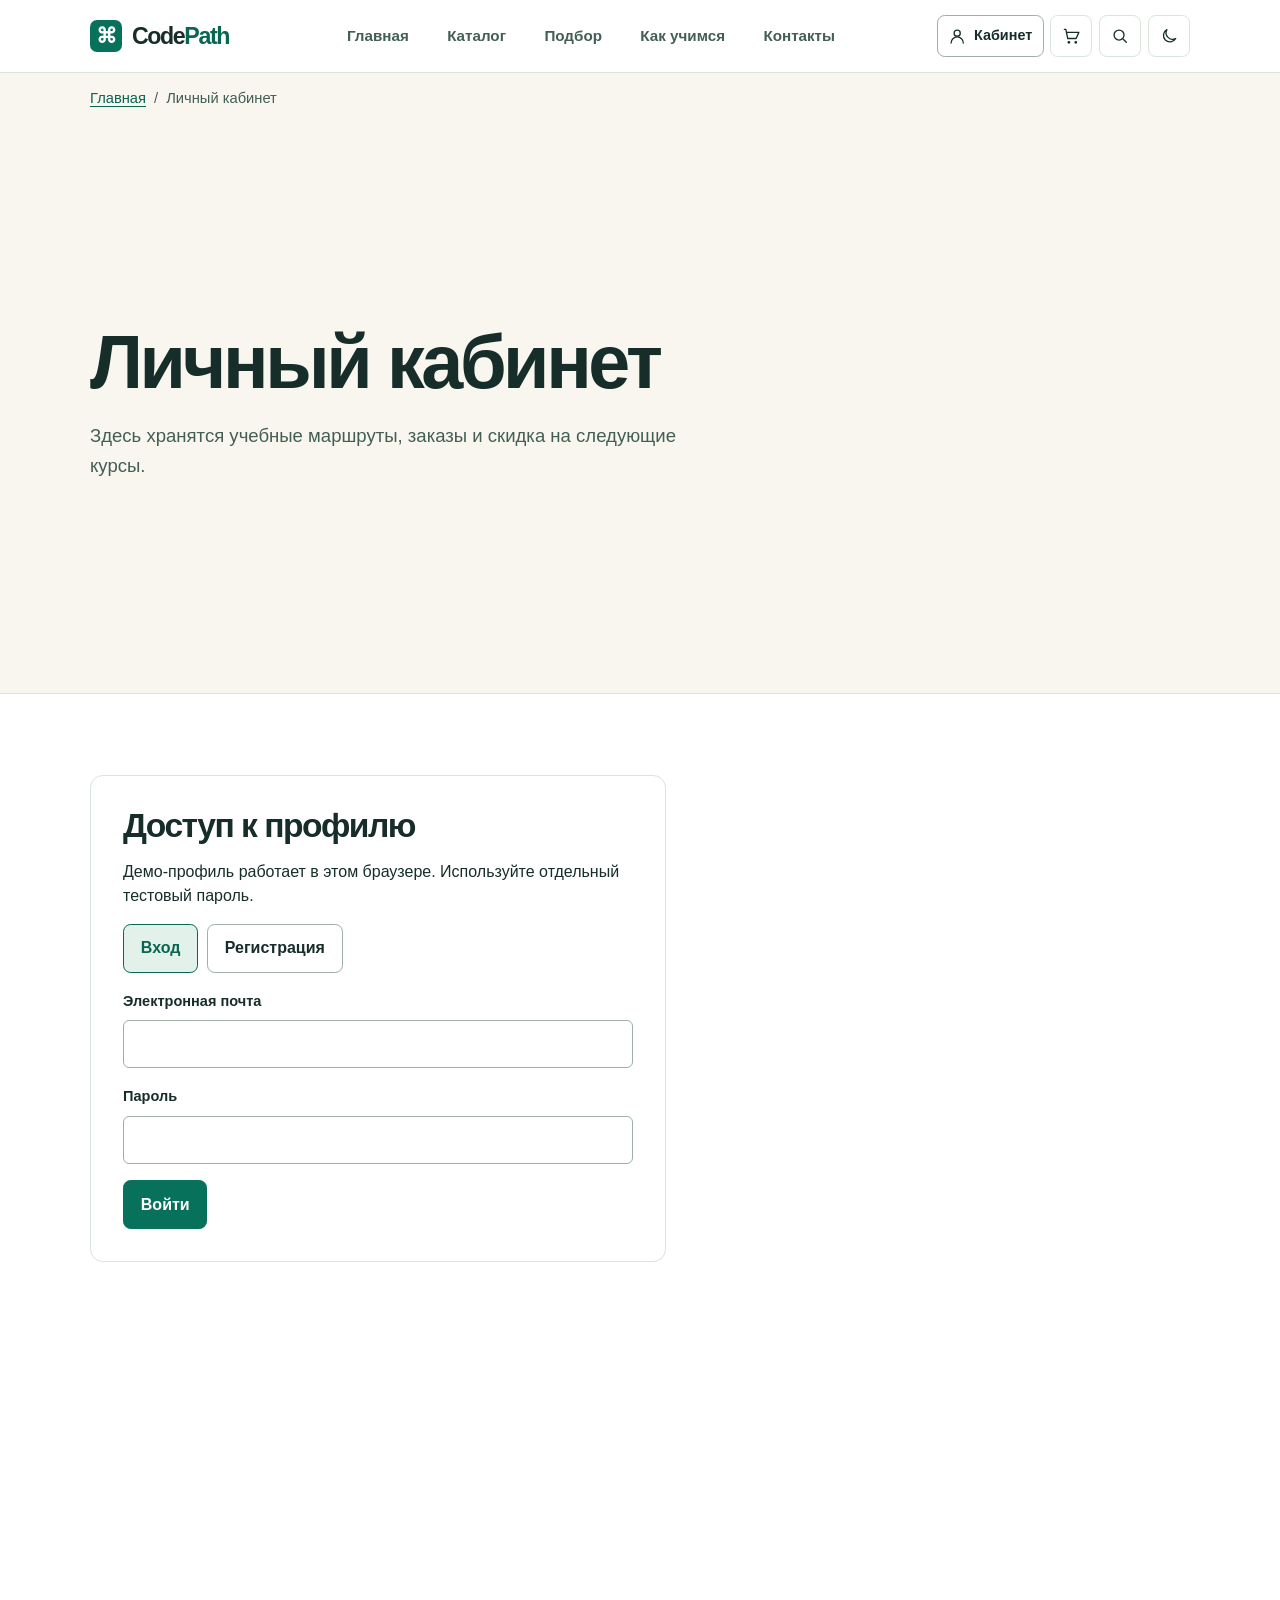
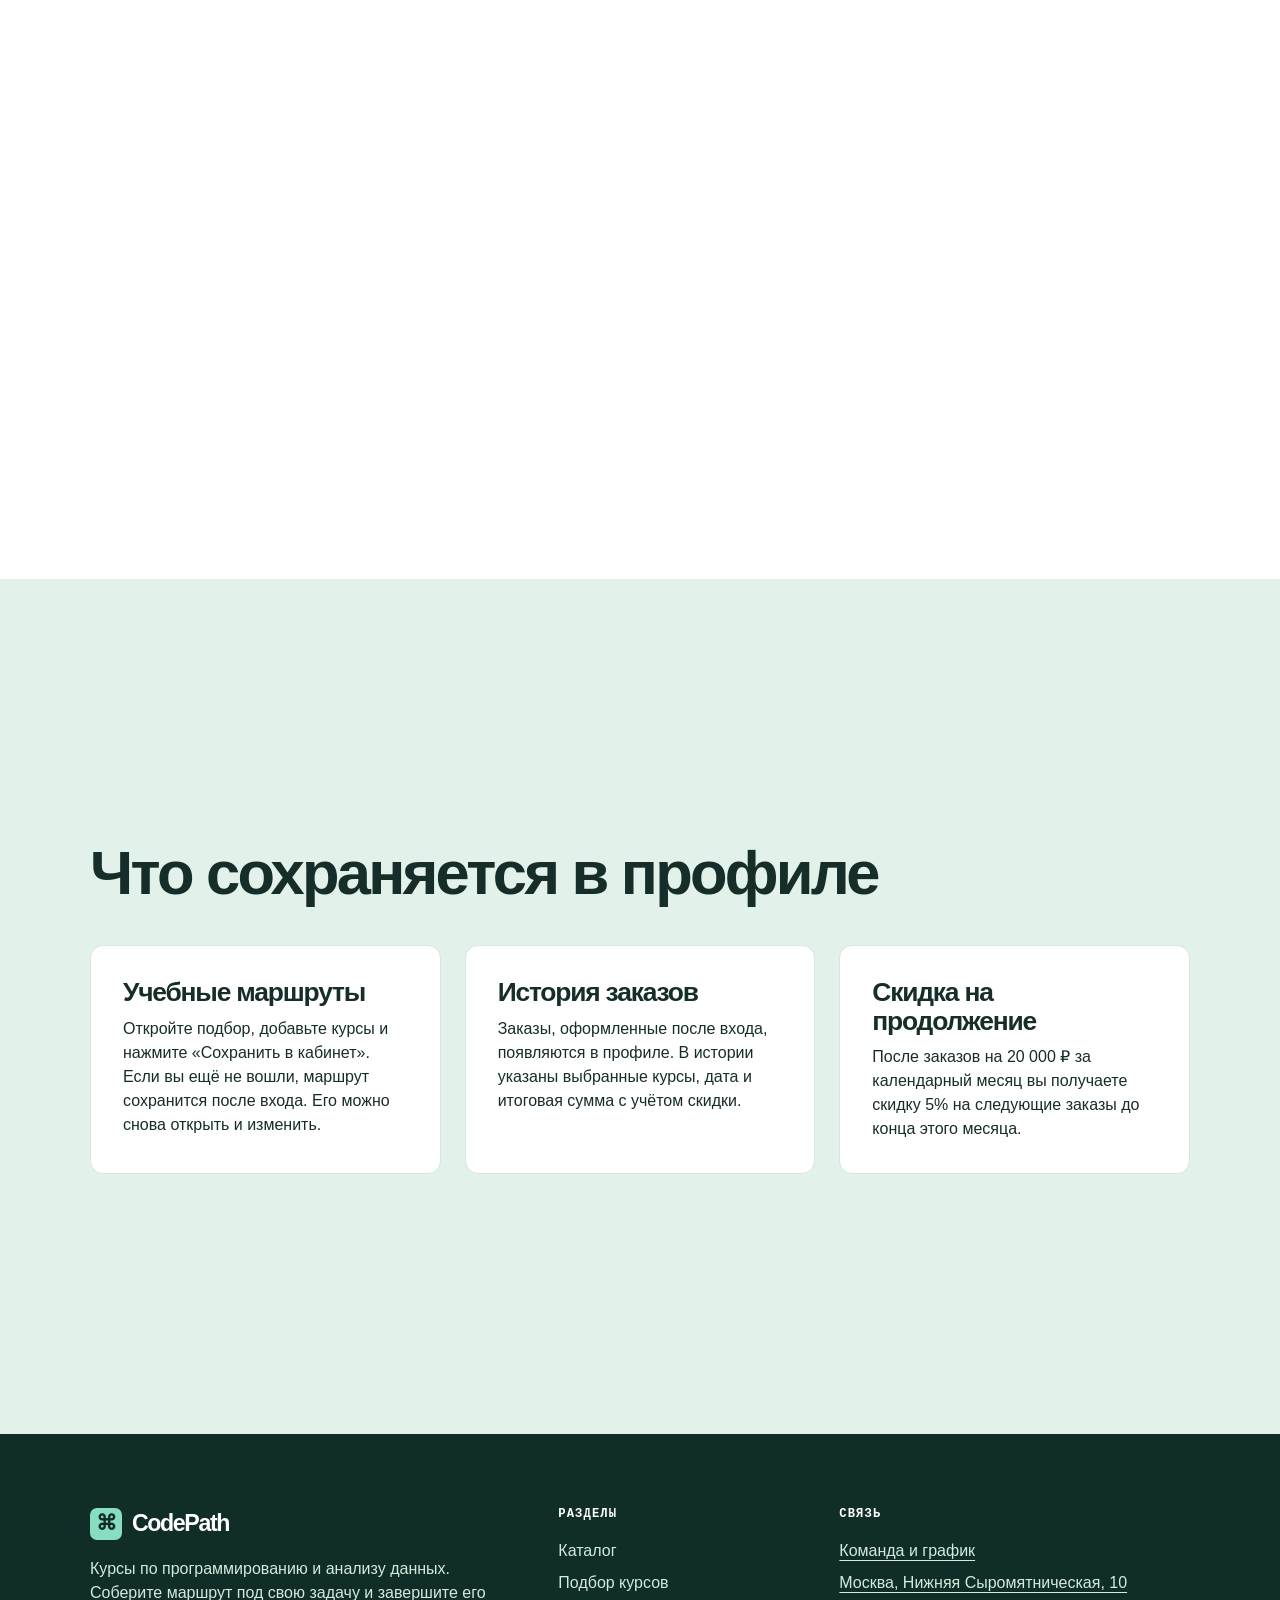
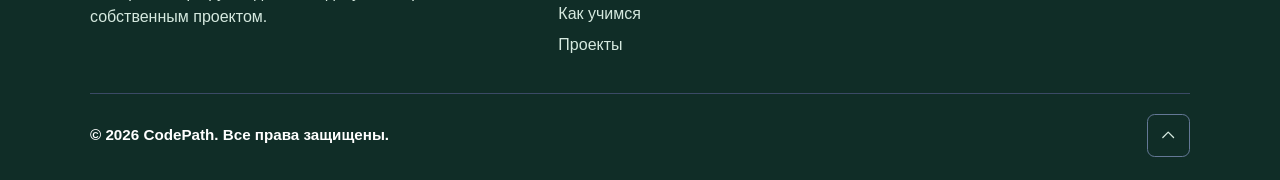
==== commit 6863ed90: "Expand page content and scrolling length excluding footer" ====
--- a/account.html
+++ b/account.html
@@ -78,6 +78,7 @@
         <div class="shop-panel mt-3"><h2>История заказов</h2><ul id="profile-orders" class="shop-list"></ul></div>
       </div>
     </div></section>
+<section class="section page-guide" aria-labelledby="page-guide-title"><div class="container"><h2 id="page-guide-title">Что сохраняется в профиле</h2><div class="row g-4 mt-2"><div class="col-md-4"><article class="shop-panel h-100"><h3>Учебные маршруты</h3><p>Откройте подбор, добавьте курсы и нажмите «Сохранить в кабинет». Если вы ещё не вошли, маршрут сохранится после входа. Его можно снова открыть и изменить.</p></article></div><div class="col-md-4"><article class="shop-panel h-100"><h3>История заказов</h3><p>Заказы, оформленные после входа, появляются в профиле. В истории указаны выбранные курсы, дата и итоговая сумма с учётом скидки.</p></article></div><div class="col-md-4"><article class="shop-panel h-100"><h3>Скидка на продолжение</h3><p>После заказов на 20 000 ₽ за календарный месяц вы получаете скидку 5% на следующие заказы до конца этого месяца.</p></article></div></div></div></section>
   </main>
   <footer class="site-footer">
     <div class="container">
--- a/css/shop.css
+++ b/css/shop.css
@@ -244,3 +244,19 @@
 .map-tools .btn { padding: .37rem .65rem; background-color: var(--white); }
 .map-credit { position: absolute; right: .35rem; bottom: .35rem; padding: .18rem .35rem; border-radius: .2rem; color: #162d29; background: #fff; font-size: .74rem; }
 .map-help { margin: .65rem 0 0; color: var(--muted); font-size: .9rem; }
+
+/* Desktop page length counts the main content, excluding the footer. */
+.page-guide { background: var(--soft); }
+@media (min-width: 992px) {
+  main { min-height: 325svh; display: flex; flex-direction: column; }
+  main > .section { padding-block: clamp(5rem, 9svh, 8rem); }
+  main > .page-intro { min-height: 65svh; display: grid; align-items: center; }
+  main > .page-guide { min-height: 95svh; flex-grow: 1; }
+  body[data-page="account"] .account-body,
+  body[data-page="order"] .order-body { min-height: 165svh; }
+  body[data-page="catalog"] .catalog-body { min-height: 165svh; }
+  body[data-page="contacts"] .section { min-height: 100svh; }
+  body[data-page="product"] #course { flex-grow: 1; display: flex; flex-direction: column; }
+  body[data-page="product"] .course-intro { min-height: 105svh; }
+  body[data-page="product"] .course-program { min-height: 215svh; align-items: start; }
+}
